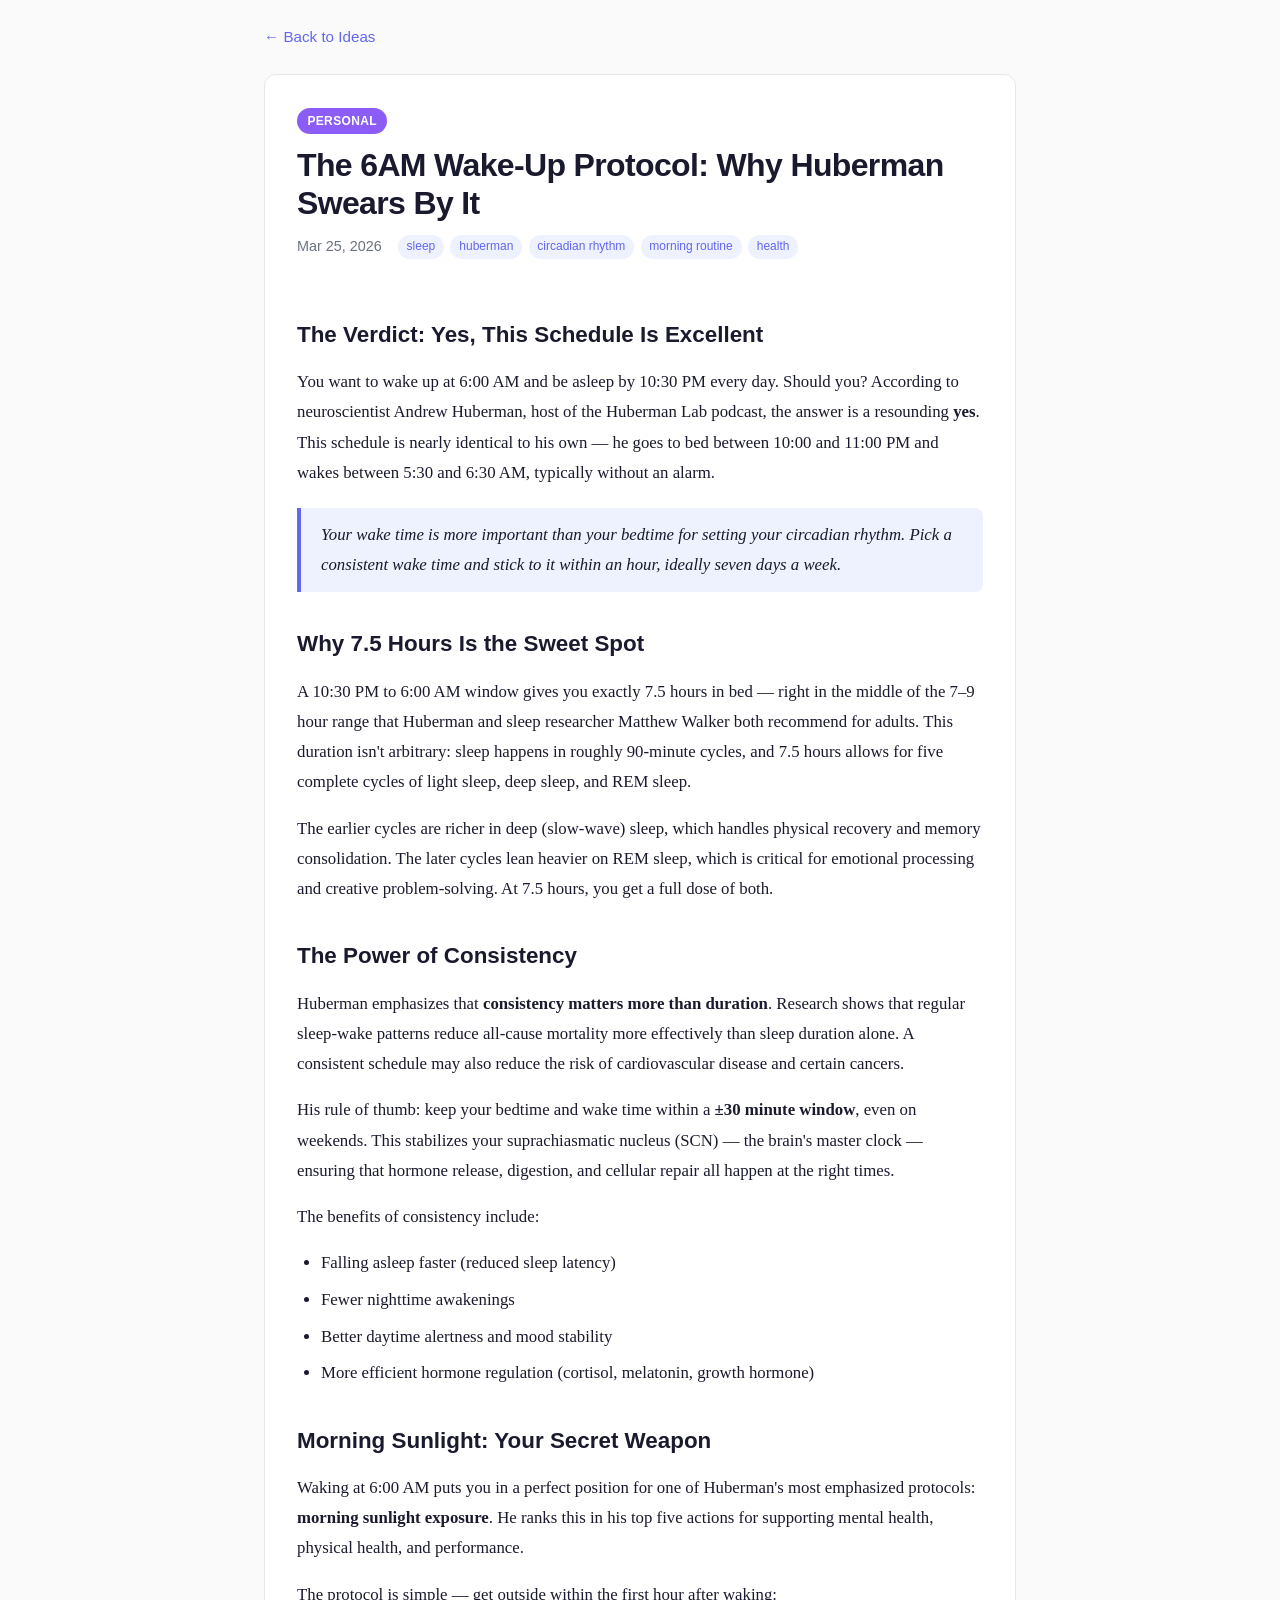
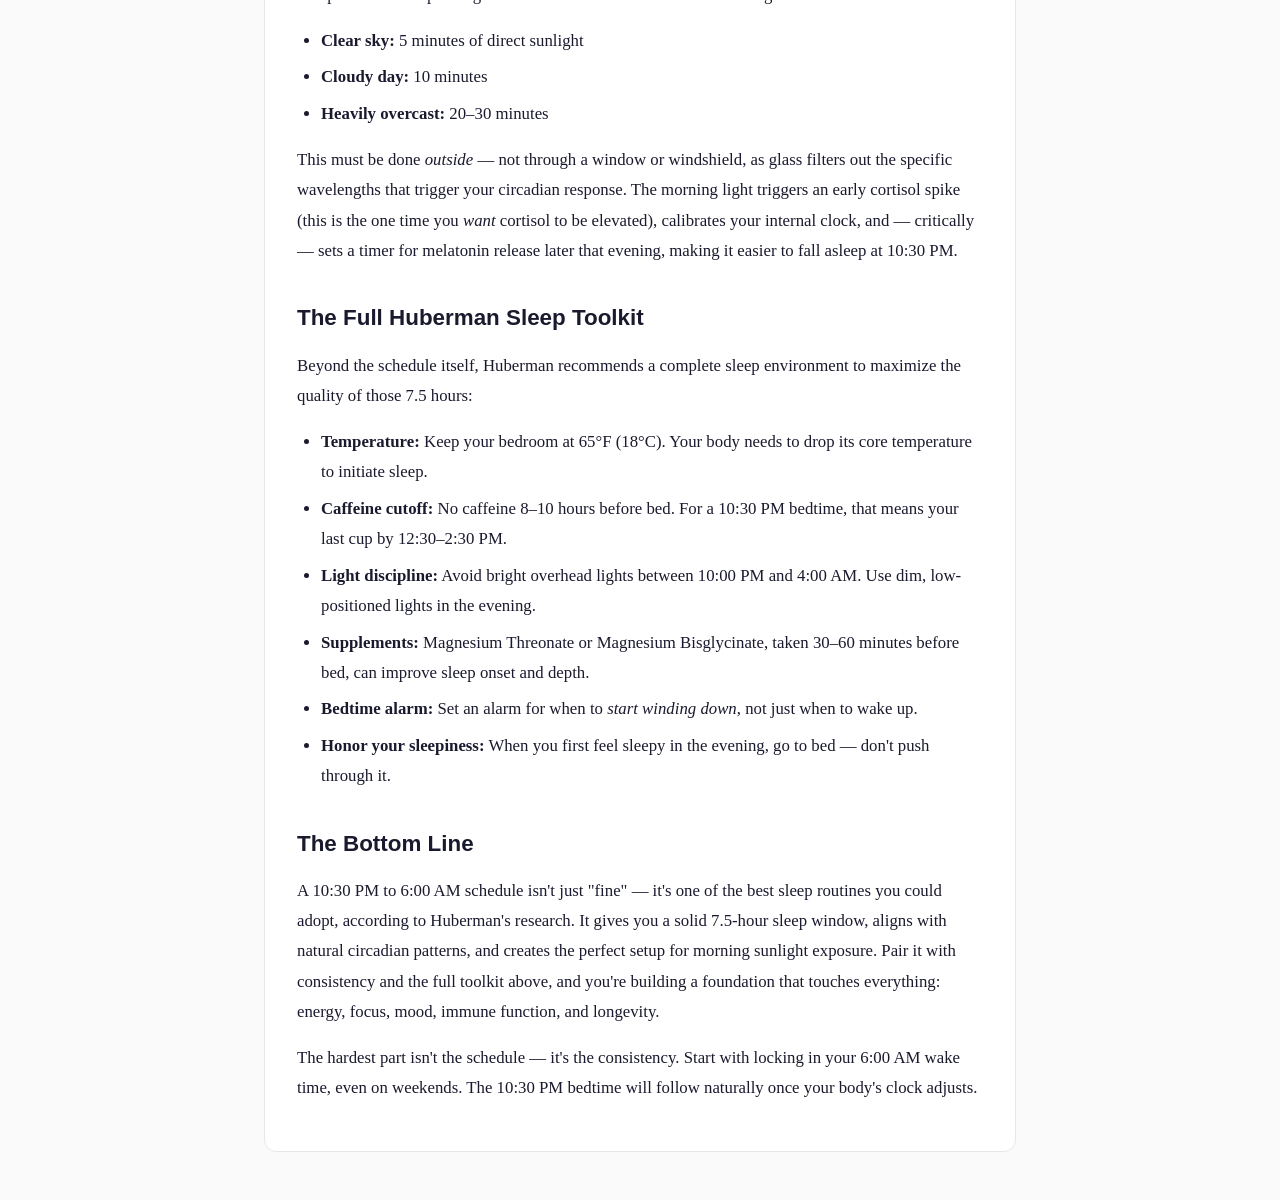
==== ideas/6am-wakeup-protocol-huberman/index.html @ c4993f48 "Add idea: The 6AM Wake-Up Protocol: Why Huberman Swears By It https://claude.ai/code/session_01XxH1K" ====
<!DOCTYPE html>
<html lang="en">
<head>
    <meta charset="UTF-8">
    <meta name="viewport" content="width=device-width, initial-scale=1.0">
    <title>The 6AM Wake-Up Protocol: Why Huberman Swears By It - Idea Bank</title>
    <link rel="stylesheet" href="../../assets/style.css">
</head>
<body>
    <div class="idea-page">
        <nav class="idea-nav">
            <a href="../../index.html" class="back-link">&larr; Back to Ideas</a>
        </nav>

        <article class="idea-article">
            <header class="idea-header">
                <span class="category-badge category-personal">Personal</span>
                <h1>The 6AM Wake-Up Protocol: Why Huberman Swears By It</h1>
                <div class="idea-meta">
                    <time datetime="2026-03-25">Mar 25, 2026</time>
                    <div class="idea-tags">
                        <span class="tag-pill">sleep</span>
                        <span class="tag-pill">huberman</span>
                        <span class="tag-pill">circadian rhythm</span>
                        <span class="tag-pill">morning routine</span>
                        <span class="tag-pill">health</span>
                    </div>
                </div>
            </header>

            <div class="idea-content">
                <h2>The Verdict: Yes, This Schedule Is Excellent</h2>
                <p>
                    You want to wake up at 6:00 AM and be asleep by 10:30 PM every day. Should you? According to neuroscientist Andrew Huberman, host of the Huberman Lab podcast, the answer is a resounding <strong>yes</strong>. This schedule is nearly identical to his own — he goes to bed between 10:00 and 11:00 PM and wakes between 5:30 and 6:30 AM, typically without an alarm.
                </p>
                <blockquote>
                    Your wake time is more important than your bedtime for setting your circadian rhythm. Pick a consistent wake time and stick to it within an hour, ideally seven days a week.
                </blockquote>

                <h2>Why 7.5 Hours Is the Sweet Spot</h2>
                <p>
                    A 10:30 PM to 6:00 AM window gives you exactly 7.5 hours in bed — right in the middle of the 7–9 hour range that Huberman and sleep researcher Matthew Walker both recommend for adults. This duration isn't arbitrary: sleep happens in roughly 90-minute cycles, and 7.5 hours allows for five complete cycles of light sleep, deep sleep, and REM sleep.
                </p>
                <p>
                    The earlier cycles are richer in deep (slow-wave) sleep, which handles physical recovery and memory consolidation. The later cycles lean heavier on REM sleep, which is critical for emotional processing and creative problem-solving. At 7.5 hours, you get a full dose of both.
                </p>

                <h2>The Power of Consistency</h2>
                <p>
                    Huberman emphasizes that <strong>consistency matters more than duration</strong>. Research shows that regular sleep-wake patterns reduce all-cause mortality more effectively than sleep duration alone. A consistent schedule may also reduce the risk of cardiovascular disease and certain cancers.
                </p>
                <p>
                    His rule of thumb: keep your bedtime and wake time within a <strong>&plusmn;30 minute window</strong>, even on weekends. This stabilizes your suprachiasmatic nucleus (SCN) — the brain's master clock — ensuring that hormone release, digestion, and cellular repair all happen at the right times.
                </p>
                <p>
                    The benefits of consistency include:
                </p>
                <ul>
                    <li>Falling asleep faster (reduced sleep latency)</li>
                    <li>Fewer nighttime awakenings</li>
                    <li>Better daytime alertness and mood stability</li>
                    <li>More efficient hormone regulation (cortisol, melatonin, growth hormone)</li>
                </ul>

                <h2>Morning Sunlight: Your Secret Weapon</h2>
                <p>
                    Waking at 6:00 AM puts you in a perfect position for one of Huberman's most emphasized protocols: <strong>morning sunlight exposure</strong>. He ranks this in his top five actions for supporting mental health, physical health, and performance.
                </p>
                <p>
                    The protocol is simple — get outside within the first hour after waking:
                </p>
                <ul>
                    <li><strong>Clear sky:</strong> 5 minutes of direct sunlight</li>
                    <li><strong>Cloudy day:</strong> 10 minutes</li>
                    <li><strong>Heavily overcast:</strong> 20–30 minutes</li>
                </ul>
                <p>
                    This must be done <em>outside</em> — not through a window or windshield, as glass filters out the specific wavelengths that trigger your circadian response. The morning light triggers an early cortisol spike (this is the one time you <em>want</em> cortisol to be elevated), calibrates your internal clock, and — critically — sets a timer for melatonin release later that evening, making it easier to fall asleep at 10:30 PM.
                </p>

                <h2>The Full Huberman Sleep Toolkit</h2>
                <p>
                    Beyond the schedule itself, Huberman recommends a complete sleep environment to maximize the quality of those 7.5 hours:
                </p>
                <ul>
                    <li><strong>Temperature:</strong> Keep your bedroom at 65&deg;F (18&deg;C). Your body needs to drop its core temperature to initiate sleep.</li>
                    <li><strong>Caffeine cutoff:</strong> No caffeine 8–10 hours before bed. For a 10:30 PM bedtime, that means your last cup by 12:30–2:30 PM.</li>
                    <li><strong>Light discipline:</strong> Avoid bright overhead lights between 10:00 PM and 4:00 AM. Use dim, low-positioned lights in the evening.</li>
                    <li><strong>Supplements:</strong> Magnesium Threonate or Magnesium Bisglycinate, taken 30–60 minutes before bed, can improve sleep onset and depth.</li>
                    <li><strong>Bedtime alarm:</strong> Set an alarm for when to <em>start winding down</em>, not just when to wake up.</li>
                    <li><strong>Honor your sleepiness:</strong> When you first feel sleepy in the evening, go to bed — don't push through it.</li>
                </ul>

                <h2>The Bottom Line</h2>
                <p>
                    A 10:30 PM to 6:00 AM schedule isn't just "fine" — it's one of the best sleep routines you could adopt, according to Huberman's research. It gives you a solid 7.5-hour sleep window, aligns with natural circadian patterns, and creates the perfect setup for morning sunlight exposure. Pair it with consistency and the full toolkit above, and you're building a foundation that touches everything: energy, focus, mood, immune function, and longevity.
                </p>
                <p>
                    The hardest part isn't the schedule — it's the consistency. Start with locking in your 6:00 AM wake time, even on weekends. The 10:30 PM bedtime will follow naturally once your body's clock adjusts.
                </p>
            </div>
        </article>
    </div>
</body>
</html>
---- assets/style.css ----
/* ===== Idea Bank - Shared Styles ===== */

:root {
    --color-bg: #fafafa;
    --color-surface: #ffffff;
    --color-text: #1a1a2e;
    --color-text-muted: #6b7280;
    --color-border: #e5e7eb;
    --color-accent: #6366f1;
    --color-accent-light: #eef2ff;
    --font-sans: -apple-system, BlinkMacSystemFont, 'Segoe UI', Roboto, 'Helvetica Neue', Arial, sans-serif;
    --font-serif: Georgia, 'Times New Roman', serif;
    --shadow-sm: 0 1px 3px rgba(0,0,0,0.06), 0 1px 2px rgba(0,0,0,0.04);
    --shadow-md: 0 4px 12px rgba(0,0,0,0.08);
    --shadow-lg: 0 10px 30px rgba(0,0,0,0.1);
    --radius: 12px;
    --radius-sm: 8px;
    --max-width: 1100px;

    /* Category colors */
    --cat-technology: #3b82f6;
    --cat-business: #f59e0b;
    --cat-creative: #ec4899;
    --cat-science: #10b981;
    --cat-personal: #8b5cf6;
    --cat-design: #f97316;
    --cat-other: #6b7280;
}

@media (prefers-color-scheme: dark) {
    :root {
        --color-bg: #0f0f1a;
        --color-surface: #1a1a2e;
        --color-text: #e5e7eb;
        --color-text-muted: #9ca3af;
        --color-border: #2d2d44;
        --color-accent-light: #1e1b4b;
        --shadow-sm: 0 1px 3px rgba(0,0,0,0.2);
        --shadow-md: 0 4px 12px rgba(0,0,0,0.3);
        --shadow-lg: 0 10px 30px rgba(0,0,0,0.4);
    }
}

*, *::before, *::after {
    box-sizing: border-box;
    margin: 0;
    padding: 0;
}

body {
    font-family: var(--font-sans);
    background: var(--color-bg);
    color: var(--color-text);
    line-height: 1.6;
    -webkit-font-smoothing: antialiased;
}

/* ===== Index Page ===== */

.site-header {
    text-align: center;
    padding: 3rem 1.5rem 2rem;
    max-width: var(--max-width);
    margin: 0 auto;
}

.site-header h1 {
    font-size: 2.5rem;
    font-weight: 800;
    letter-spacing: -0.03em;
    margin-bottom: 0.5rem;
}

.site-header p {
    color: var(--color-text-muted);
    font-size: 1.1rem;
    max-width: 500px;
    margin: 0 auto;
}

/* Search & Filters */
.controls {
    max-width: var(--max-width);
    margin: 0 auto 2rem;
    padding: 0 1.5rem;
    display: flex;
    flex-direction: column;
    gap: 1rem;
}

.search-bar {
    position: relative;
}

.search-bar input {
    width: 100%;
    padding: 0.75rem 1rem 0.75rem 2.75rem;
    border: 2px solid var(--color-border);
    border-radius: var(--radius);
    font-size: 1rem;
    background: var(--color-surface);
    color: var(--color-text);
    transition: border-color 0.2s;
}

.search-bar input:focus {
    outline: none;
    border-color: var(--color-accent);
}

.search-bar::before {
    content: "\1F50D";
    position: absolute;
    left: 1rem;
    top: 50%;
    transform: translateY(-50%);
    font-size: 1.1rem;
    pointer-events: none;
}

.category-filters {
    display: flex;
    flex-wrap: wrap;
    gap: 0.5rem;
}

.category-btn {
    padding: 0.4rem 1rem;
    border: 2px solid var(--color-border);
    border-radius: 2rem;
    background: var(--color-surface);
    color: var(--color-text-muted);
    font-size: 0.85rem;
    font-weight: 500;
    cursor: pointer;
    transition: all 0.2s;
}

.category-btn:hover {
    border-color: var(--color-accent);
    color: var(--color-accent);
}

.category-btn.active {
    background: var(--color-accent);
    border-color: var(--color-accent);
    color: white;
}

/* Ideas Grid */
.ideas-grid {
    max-width: var(--max-width);
    margin: 0 auto;
    padding: 0 1.5rem 3rem;
    display: grid;
    grid-template-columns: repeat(auto-fill, minmax(320px, 1fr));
    gap: 1.5rem;
}

.idea-card {
    background: var(--color-surface);
    border: 1px solid var(--color-border);
    border-radius: var(--radius);
    overflow: hidden;
    transition: transform 0.2s, box-shadow 0.2s;
    text-decoration: none;
    color: inherit;
    display: flex;
    flex-direction: column;
}

.idea-card:hover {
    transform: translateY(-3px);
    box-shadow: var(--shadow-md);
}

.idea-card-thumb {
    width: 100%;
    height: 180px;
    object-fit: cover;
    border-bottom: 1px solid var(--color-border);
}

.idea-card-body {
    padding: 1.25rem;
    flex: 1;
    display: flex;
    flex-direction: column;
}

.idea-card-top {
    display: flex;
    justify-content: space-between;
    align-items: center;
    margin-bottom: 0.75rem;
}

.idea-card h3 {
    font-size: 1.15rem;
    font-weight: 700;
    margin-bottom: 0.5rem;
    line-height: 1.3;
}

.idea-card .summary {
    color: var(--color-text-muted);
    font-size: 0.9rem;
    line-height: 1.5;
    flex: 1;
}

.idea-card-footer {
    display: flex;
    flex-wrap: wrap;
    gap: 0.4rem;
    margin-top: 1rem;
    padding-top: 0.75rem;
    border-top: 1px solid var(--color-border);
}

/* Category Badges */
.category-badge {
    display: inline-block;
    padding: 0.2rem 0.65rem;
    border-radius: 2rem;
    font-size: 0.75rem;
    font-weight: 600;
    text-transform: uppercase;
    letter-spacing: 0.03em;
    color: white;
}

.category-technology { background: var(--cat-technology); }
.category-business { background: var(--cat-business); }
.category-creative { background: var(--cat-creative); }
.category-science { background: var(--cat-science); }
.category-personal { background: var(--cat-personal); }
.category-design { background: var(--cat-design); }
.category-other { background: var(--cat-other); }

/* Tag Pills */
.tag-pill {
    display: inline-block;
    padding: 0.15rem 0.55rem;
    background: var(--color-accent-light);
    color: var(--color-accent);
    border-radius: 2rem;
    font-size: 0.75rem;
    font-weight: 500;
}

/* Date */
.idea-date {
    color: var(--color-text-muted);
    font-size: 0.8rem;
}

/* Empty State */
.empty-state {
    grid-column: 1 / -1;
    text-align: center;
    padding: 4rem 2rem;
}

.empty-state h2 {
    font-size: 1.5rem;
    margin-bottom: 0.75rem;
    color: var(--color-text);
}

.empty-state p {
    color: var(--color-text-muted);
    font-size: 1rem;
    max-width: 400px;
    margin: 0 auto;
    line-height: 1.7;
}

/* ===== Individual Idea Page ===== */

.idea-page {
    max-width: 800px;
    margin: 0 auto;
    padding: 0 1.5rem 3rem;
}

.idea-nav {
    padding: 1.5rem 0;
}

.back-link {
    color: var(--color-accent);
    text-decoration: none;
    font-weight: 500;
    font-size: 0.95rem;
    transition: opacity 0.2s;
}

.back-link:hover {
    opacity: 0.7;
}

.idea-article {
    background: var(--color-surface);
    border: 1px solid var(--color-border);
    border-radius: var(--radius);
    overflow: hidden;
}

.idea-header {
    padding: 2rem 2rem 1.5rem;
}

.idea-header h1 {
    font-size: 2rem;
    font-weight: 800;
    line-height: 1.2;
    margin: 0.75rem 0;
    letter-spacing: -0.02em;
}

.idea-meta {
    display: flex;
    align-items: center;
    gap: 1rem;
    flex-wrap: wrap;
    color: var(--color-text-muted);
    font-size: 0.9rem;
}

.idea-tags {
    display: flex;
    flex-wrap: wrap;
    gap: 0.4rem;
}

/* Media */
.idea-media {
    padding: 0 2rem;
    margin-bottom: 1.5rem;
}

.idea-image {
    width: 100%;
    border-radius: var(--radius-sm);
    display: block;
}

.idea-audio {
    width: 100%;
}

.idea-video {
    width: 100%;
    border-radius: var(--radius-sm);
}

/* Content */
.idea-content {
    padding: 0 2rem 2rem;
    font-family: var(--font-serif);
    font-size: 1.05rem;
    line-height: 1.8;
}

.idea-content h2 {
    font-family: var(--font-sans);
    font-size: 1.4rem;
    font-weight: 700;
    margin: 2rem 0 0.75rem;
}

.idea-content h3 {
    font-family: var(--font-sans);
    font-size: 1.15rem;
    font-weight: 600;
    margin: 1.5rem 0 0.5rem;
}

.idea-content p {
    margin-bottom: 1rem;
}

.idea-content ul, .idea-content ol {
    margin: 0.75rem 0 1rem 1.5rem;
}

.idea-content li {
    margin-bottom: 0.4rem;
}

.idea-content blockquote {
    border-left: 4px solid var(--color-accent);
    padding: 0.75rem 1.25rem;
    margin: 1.25rem 0;
    background: var(--color-accent-light);
    border-radius: 0 var(--radius-sm) var(--radius-sm) 0;
    font-style: italic;
}

/* ===== Responsive ===== */

@media (max-width: 640px) {
    .site-header h1 {
        font-size: 1.8rem;
    }

    .ideas-grid {
        grid-template-columns: 1fr;
    }

    .idea-header {
        padding: 1.5rem;
    }

    .idea-header h1 {
        font-size: 1.5rem;
    }

    .idea-content, .idea-media {
        padding-left: 1.5rem;
        padding-right: 1.5rem;
    }
}
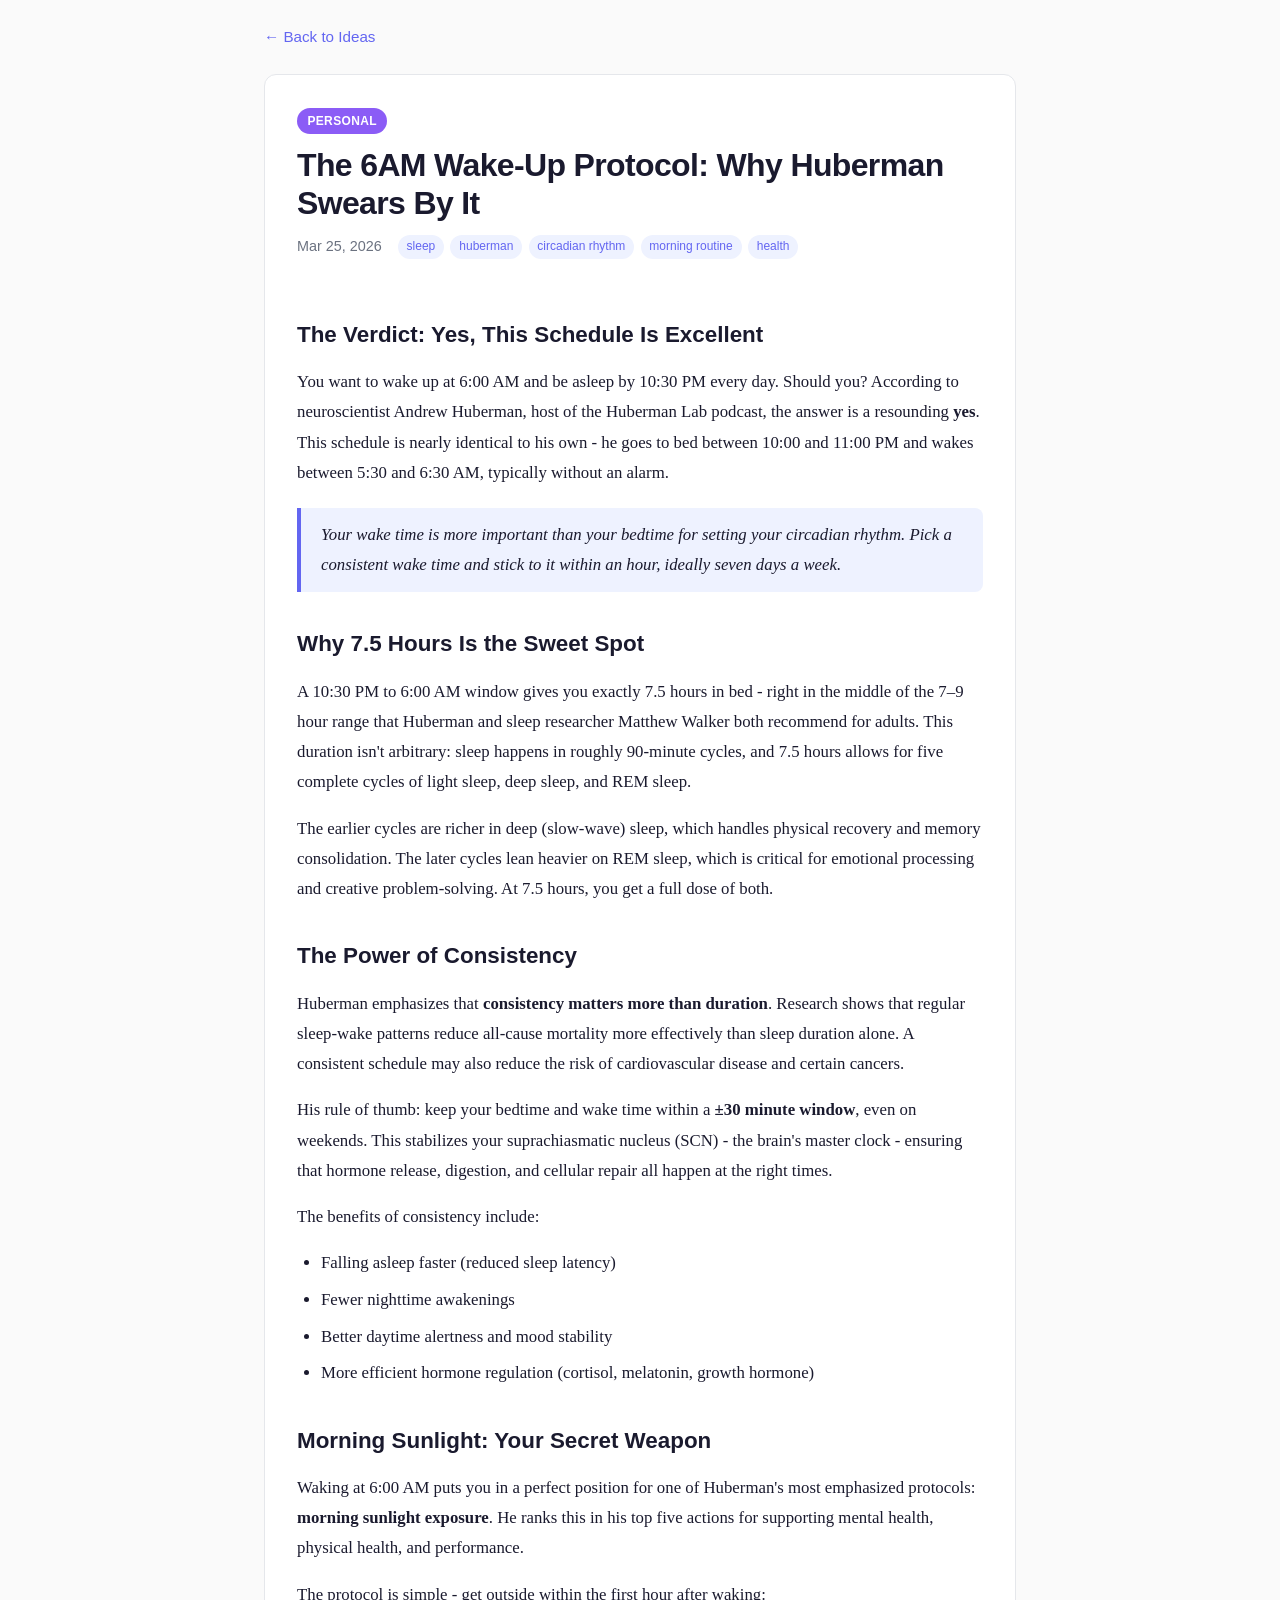
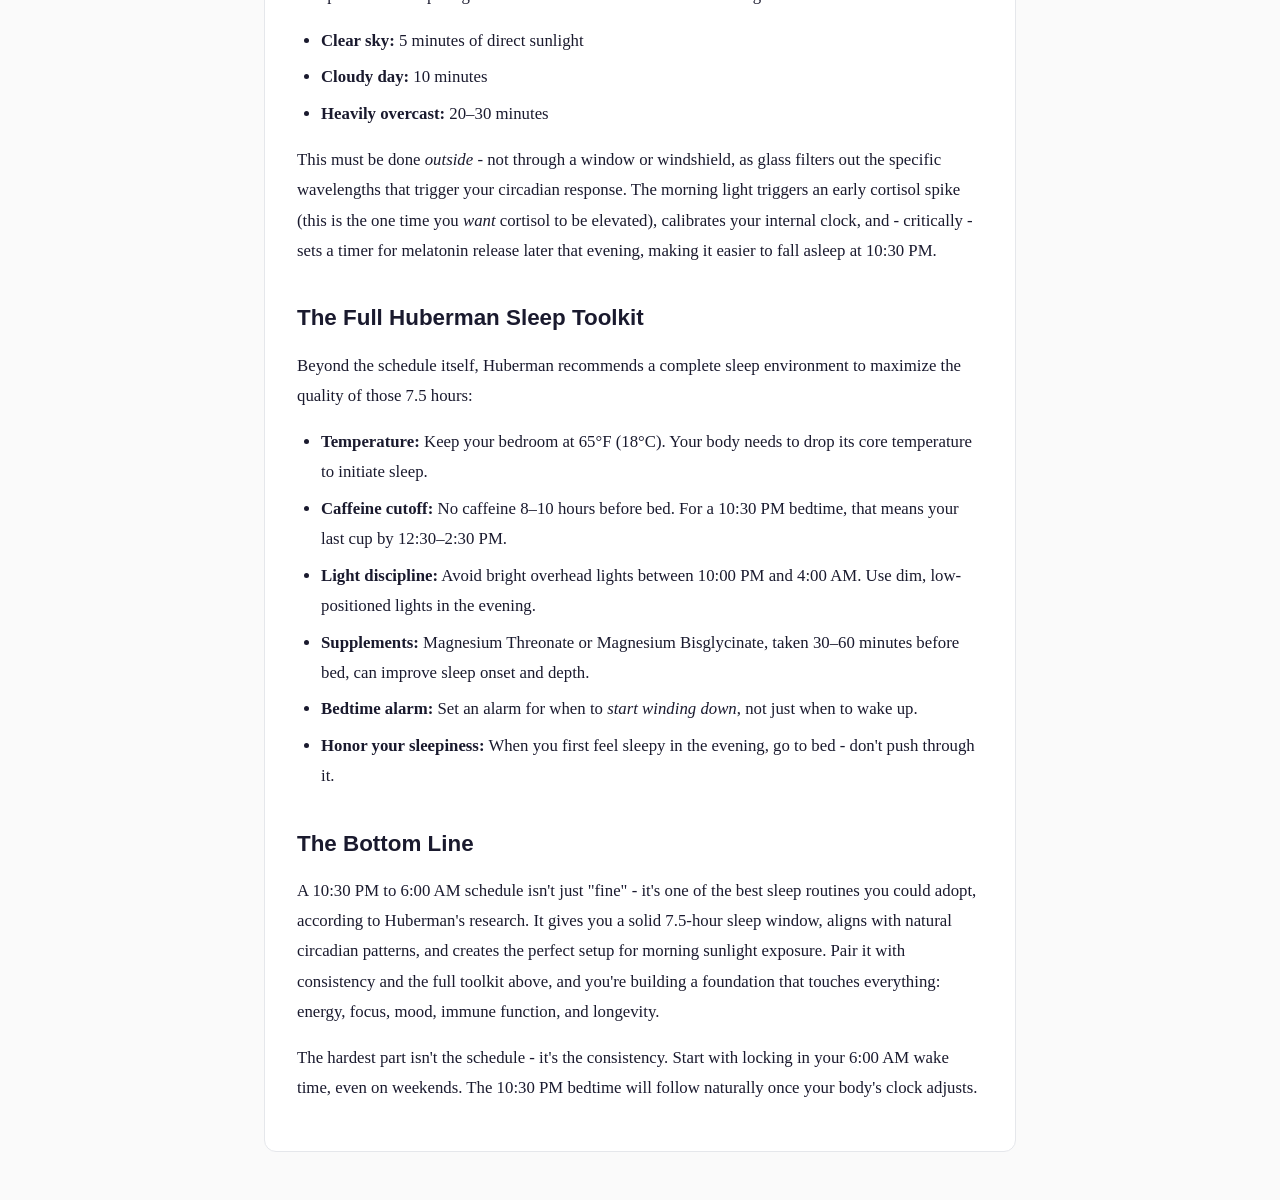
==== commit 98d3dc25: "Remove all em dashes, add no-em-dash rule to CLAUDE.md https://claude.ai/code/session_01XxH1K5ZJMPW5" ====
--- a/ideas/6am-wakeup-protocol-huberman/index.html
+++ b/ideas/6am-wakeup-protocol-huberman/index.html
@@ -31,7 +31,7 @@
             <div class="idea-content">
                 <h2>The Verdict: Yes, This Schedule Is Excellent</h2>
                 <p>
-                    You want to wake up at 6:00 AM and be asleep by 10:30 PM every day. Should you? According to neuroscientist Andrew Huberman, host of the Huberman Lab podcast, the answer is a resounding <strong>yes</strong>. This schedule is nearly identical to his own — he goes to bed between 10:00 and 11:00 PM and wakes between 5:30 and 6:30 AM, typically without an alarm.
+                    You want to wake up at 6:00 AM and be asleep by 10:30 PM every day. Should you? According to neuroscientist Andrew Huberman, host of the Huberman Lab podcast, the answer is a resounding <strong>yes</strong>. This schedule is nearly identical to his own  - he goes to bed between 10:00 and 11:00 PM and wakes between 5:30 and 6:30 AM, typically without an alarm.
                 </p>
                 <blockquote>
                     Your wake time is more important than your bedtime for setting your circadian rhythm. Pick a consistent wake time and stick to it within an hour, ideally seven days a week.
@@ -39,7 +39,7 @@
 
                 <h2>Why 7.5 Hours Is the Sweet Spot</h2>
                 <p>
-                    A 10:30 PM to 6:00 AM window gives you exactly 7.5 hours in bed — right in the middle of the 7–9 hour range that Huberman and sleep researcher Matthew Walker both recommend for adults. This duration isn't arbitrary: sleep happens in roughly 90-minute cycles, and 7.5 hours allows for five complete cycles of light sleep, deep sleep, and REM sleep.
+                    A 10:30 PM to 6:00 AM window gives you exactly 7.5 hours in bed  - right in the middle of the 7–9 hour range that Huberman and sleep researcher Matthew Walker both recommend for adults. This duration isn't arbitrary: sleep happens in roughly 90-minute cycles, and 7.5 hours allows for five complete cycles of light sleep, deep sleep, and REM sleep.
                 </p>
                 <p>
                     The earlier cycles are richer in deep (slow-wave) sleep, which handles physical recovery and memory consolidation. The later cycles lean heavier on REM sleep, which is critical for emotional processing and creative problem-solving. At 7.5 hours, you get a full dose of both.
@@ -50,7 +50,7 @@
                     Huberman emphasizes that <strong>consistency matters more than duration</strong>. Research shows that regular sleep-wake patterns reduce all-cause mortality more effectively than sleep duration alone. A consistent schedule may also reduce the risk of cardiovascular disease and certain cancers.
                 </p>
                 <p>
-                    His rule of thumb: keep your bedtime and wake time within a <strong>&plusmn;30 minute window</strong>, even on weekends. This stabilizes your suprachiasmatic nucleus (SCN) — the brain's master clock — ensuring that hormone release, digestion, and cellular repair all happen at the right times.
+                    His rule of thumb: keep your bedtime and wake time within a <strong>&plusmn;30 minute window</strong>, even on weekends. This stabilizes your suprachiasmatic nucleus (SCN)  - the brain's master clock  - ensuring that hormone release, digestion, and cellular repair all happen at the right times.
                 </p>
                 <p>
                     The benefits of consistency include:
@@ -67,7 +67,7 @@
                     Waking at 6:00 AM puts you in a perfect position for one of Huberman's most emphasized protocols: <strong>morning sunlight exposure</strong>. He ranks this in his top five actions for supporting mental health, physical health, and performance.
                 </p>
                 <p>
-                    The protocol is simple — get outside within the first hour after waking:
+                    The protocol is simple  - get outside within the first hour after waking:
                 </p>
                 <ul>
                     <li><strong>Clear sky:</strong> 5 minutes of direct sunlight</li>
@@ -75,7 +75,7 @@
                     <li><strong>Heavily overcast:</strong> 20–30 minutes</li>
                 </ul>
                 <p>
-                    This must be done <em>outside</em> — not through a window or windshield, as glass filters out the specific wavelengths that trigger your circadian response. The morning light triggers an early cortisol spike (this is the one time you <em>want</em> cortisol to be elevated), calibrates your internal clock, and — critically — sets a timer for melatonin release later that evening, making it easier to fall asleep at 10:30 PM.
+                    This must be done <em>outside</em>  - not through a window or windshield, as glass filters out the specific wavelengths that trigger your circadian response. The morning light triggers an early cortisol spike (this is the one time you <em>want</em> cortisol to be elevated), calibrates your internal clock, and  - critically  - sets a timer for melatonin release later that evening, making it easier to fall asleep at 10:30 PM.
                 </p>
 
                 <h2>The Full Huberman Sleep Toolkit</h2>
@@ -88,15 +88,15 @@
                     <li><strong>Light discipline:</strong> Avoid bright overhead lights between 10:00 PM and 4:00 AM. Use dim, low-positioned lights in the evening.</li>
                     <li><strong>Supplements:</strong> Magnesium Threonate or Magnesium Bisglycinate, taken 30–60 minutes before bed, can improve sleep onset and depth.</li>
                     <li><strong>Bedtime alarm:</strong> Set an alarm for when to <em>start winding down</em>, not just when to wake up.</li>
-                    <li><strong>Honor your sleepiness:</strong> When you first feel sleepy in the evening, go to bed — don't push through it.</li>
+                    <li><strong>Honor your sleepiness:</strong> When you first feel sleepy in the evening, go to bed  - don't push through it.</li>
                 </ul>
 
                 <h2>The Bottom Line</h2>
                 <p>
-                    A 10:30 PM to 6:00 AM schedule isn't just "fine" — it's one of the best sleep routines you could adopt, according to Huberman's research. It gives you a solid 7.5-hour sleep window, aligns with natural circadian patterns, and creates the perfect setup for morning sunlight exposure. Pair it with consistency and the full toolkit above, and you're building a foundation that touches everything: energy, focus, mood, immune function, and longevity.
+                    A 10:30 PM to 6:00 AM schedule isn't just "fine"  - it's one of the best sleep routines you could adopt, according to Huberman's research. It gives you a solid 7.5-hour sleep window, aligns with natural circadian patterns, and creates the perfect setup for morning sunlight exposure. Pair it with consistency and the full toolkit above, and you're building a foundation that touches everything: energy, focus, mood, immune function, and longevity.
                 </p>
                 <p>
-                    The hardest part isn't the schedule — it's the consistency. Start with locking in your 6:00 AM wake time, even on weekends. The 10:30 PM bedtime will follow naturally once your body's clock adjusts.
+                    The hardest part isn't the schedule  - it's the consistency. Start with locking in your 6:00 AM wake time, even on weekends. The 10:30 PM bedtime will follow naturally once your body's clock adjusts.
                 </p>
             </div>
         </article>
